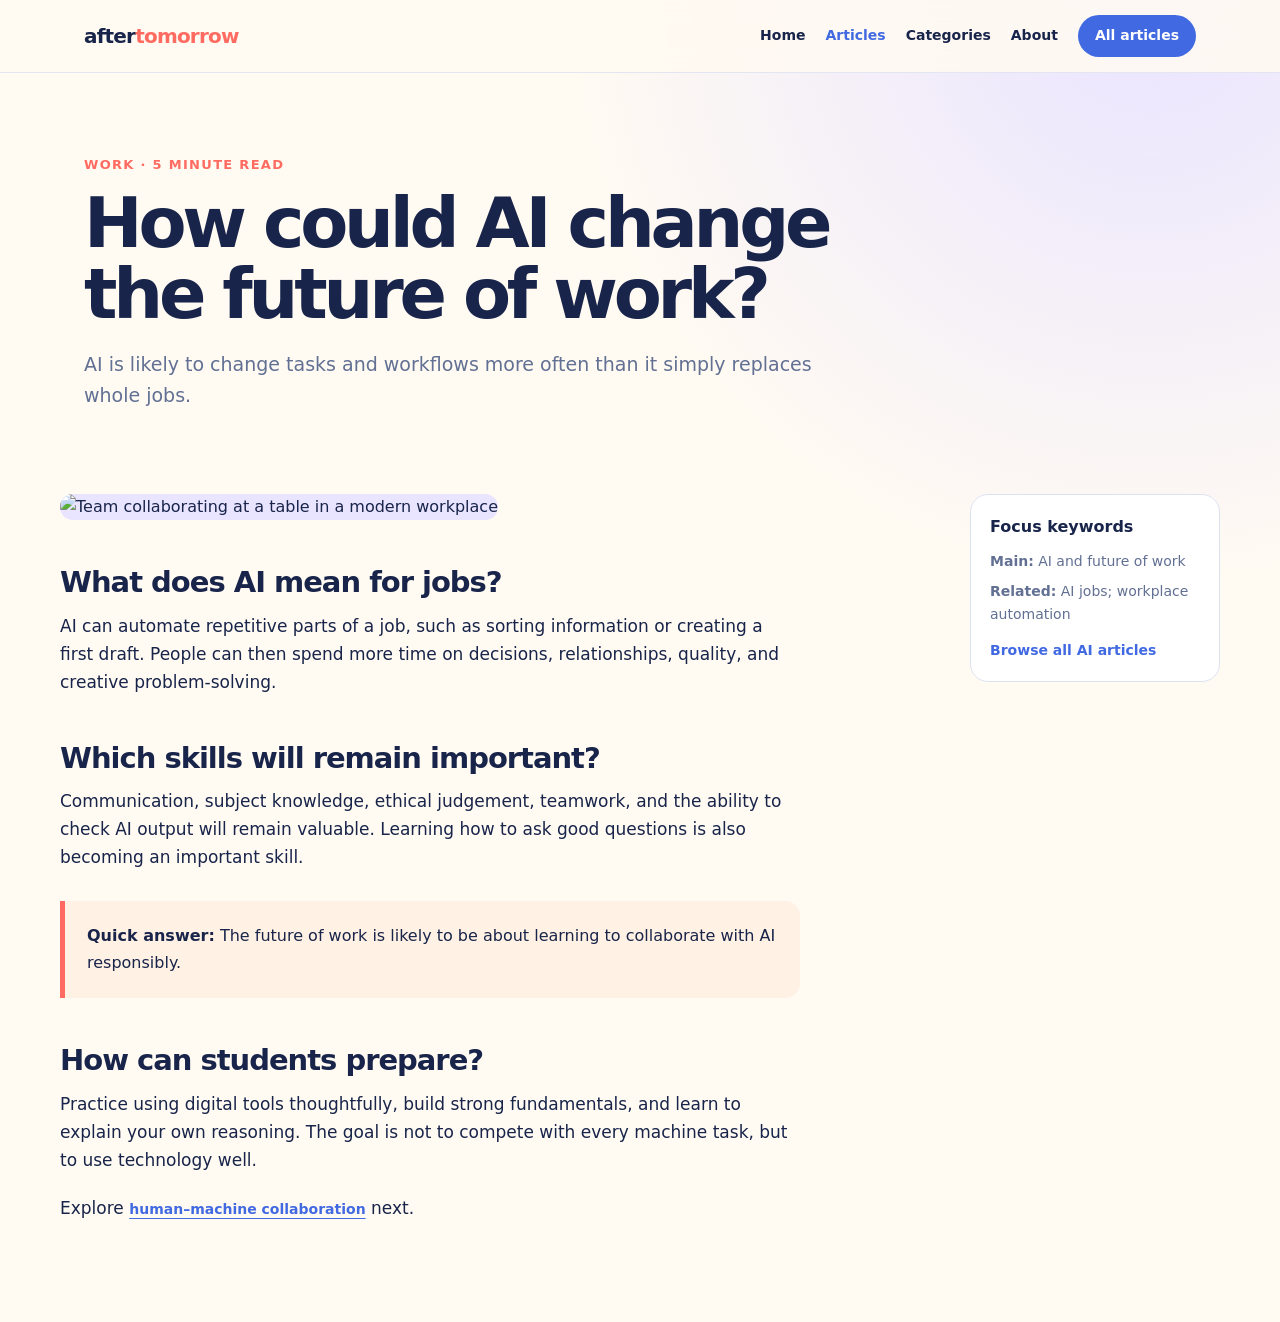
==== articles/ai-and-future-of-work/index.html @ 1eeda3c8 "Add SEO-ready multi-page AI blog" ====
<!doctype html><html lang="en"><head><meta charset="utf-8"><meta name="viewport" content="width=device-width,initial-scale=1"><title>AI and the Future of Work | After Tomorrow</title><meta name="description" content="Explore how AI may change tasks, skills, and teamwork at work, and why human judgement, creativity, and communication remain valuable."><meta name="keywords" content="AI and future of work, AI jobs, workplace automation"><link rel="canonical" href="https://ai-pulse-journal-pratham.experimentpg-123.chatgpt.site/articles/ai-and-future-of-work/"><link rel="stylesheet" href="/assets/styles.css"></head><body><header class="site-header"><div class="wrap topbar"><a class="brand" href="/">after<span>tomorrow</span></a><nav aria-label="Main navigation"><a href="/">Home</a><a href="/articles/" aria-current="page">Articles</a><a href="/categories/">Categories</a><a href="/about/">About</a><a class="pill" href="/articles/">All articles</a></nav></div></header><main><section class="article-hero"><div class="wrap"><p class="kicker">Work · 5 minute read</p><h1>How could AI change the future of work?</h1><p class="summary">AI is likely to change tasks and workflows more often than it simply replaces whole jobs.</p></div></section><div class="wrap article-layout"><article><img class="article-cover" src="https://images.unsplash.com/photo-1522071820081-009f0129c71c?auto=format&fit=crop&w=1200&q=70" width="1200" height="700" alt="Team collaborating at a table in a modern workplace"><h2>What does AI mean for jobs?</h2><p>AI can automate repetitive parts of a job, such as sorting information or creating a first draft. People can then spend more time on decisions, relationships, quality, and creative problem-solving.</p><h2>Which skills will remain important?</h2><p>Communication, subject knowledge, ethical judgement, teamwork, and the ability to check AI output will remain valuable. Learning how to ask good questions is also becoming an important skill.</p><div class="qa"><strong>Quick answer:</strong> The future of work is likely to be about learning to collaborate with AI responsibly.</div><h2>How can students prepare?</h2><p>Practice using digital tools thoughtfully, build strong fundamentals, and learn to explain your own reasoning. The goal is not to compete with every machine task, but to use technology well.</p><p>Explore <a class="text-link" href="/articles/future-of-ai-human-machine-collaboration/">human–machine collaboration</a> next.</p></article><aside class="sidebar"><h2>Focus keywords</h2><p><strong>Main:</strong> AI and future of work</p><p><strong>Related:</strong> AI jobs; workplace automation</p><a href="/articles/">Browse all AI articles</a></aside></div></main></body></html>
---- assets/styles.css ----
:root{--ink:#18244a;--muted:#617093;--paper:#fffaf2;--blue:#4169e1;--coral:#ff6b61;--sun:#ffbf4c;--lav:#e9e4ff;--line:#dce2f1;--card:#fff;--shadow:0 18px 50px rgba(47,60,114,.12)}*{box-sizing:border-box}html{scroll-behavior:smooth}body{margin:0;background:radial-gradient(circle at 90% 0,#e9e4ff 0,transparent 33%),var(--paper);color:var(--ink);font:16px/1.65 Inter,ui-sans-serif,system-ui,-apple-system,BlinkMacSystemFont,"Segoe UI",sans-serif}a{color:inherit;text-decoration:none}a:focus-visible,button:focus-visible{outline:3px solid var(--coral);outline-offset:3px}.wrap{max-width:1160px;margin:auto;padding:0 24px}.site-header{position:sticky;top:0;z-index:10;border-bottom:1px solid rgba(220,226,241,.8);background:rgba(255,250,242,.9);backdrop-filter:blur(14px)}.topbar{min-height:72px;display:flex;align-items:center;gap:28px;justify-content:space-between}.brand{font-size:20px;font-weight:900;letter-spacing:-.8px}.brand span{color:var(--coral)}nav{display:flex;gap:20px;align-items:center;font-size:14px;font-weight:750}nav a:hover,nav a[aria-current=page]{color:var(--blue)}.pill,.button{display:inline-flex;align-items:center;justify-content:center;min-height:42px;padding:9px 17px;border-radius:999px;background:var(--blue);color:white;font-weight:800;transition:.2s transform,.2s box-shadow}.pill:hover,.button:hover{transform:translateY(-2px);box-shadow:0 10px 20px rgba(65,105,225,.23)}.hero{padding:84px 0 62px;overflow:hidden}.eyebrow{margin:0 0 15px;color:var(--coral);font-size:12px;font-weight:900;letter-spacing:.13em;text-transform:uppercase}.hero-grid{display:grid;grid-template-columns:1.25fr .75fr;gap:55px;align-items:center}.hero h1{max-width:760px;margin:0;font-size:clamp(42px,7vw,86px);line-height:.96;letter-spacing:-.07em}.hero h1 em{color:var(--blue);font-style:normal}.lede{max-width:650px;font-size:19px;color:var(--muted)}.orb{width:min(330px,72vw);aspect-ratio:1;border-radius:48% 52% 55% 45%;margin:auto;background:conic-gradient(from 30deg,var(--coral),var(--sun),var(--lav),var(--blue),var(--coral));box-shadow:inset 0 0 65px #fff9,0 28px 65px #8b78d655;animation:float 5s ease-in-out infinite}.orb:after{content:"AI\A journal";white-space:pre;display:grid;place-items:center;height:100%;text-align:center;color:white;font:900 42px/.9 Georgia,serif;transform:rotate(-10deg)}@keyframes float{50%{transform:translateY(-16px) rotate(5deg)}}.section{padding:65px 0}.section-tint{background:var(--lav)}.section h2{font-size:clamp(28px,4vw,48px);line-height:1.05;letter-spacing:-.04em;margin:0 0 16px}.section-intro{margin:0 0 30px;color:var(--muted);max-width:680px}.cards{display:grid;grid-template-columns:repeat(3,1fr);gap:21px}.card{display:flex;flex-direction:column;overflow:hidden;border:1px solid var(--line);border-radius:20px;background:var(--card);box-shadow:0 8px 20px #53618c12}.card:hover{transform:translateY(-5px);box-shadow:var(--shadow)}.card img{width:100%;height:175px;object-fit:cover;background:var(--lav)}.card-body{padding:19px}.tag{color:var(--coral);font-size:12px;font-weight:900;letter-spacing:.1em;text-transform:uppercase}.card h3{font-size:21px;line-height:1.17;margin:10px 0}.card p{color:var(--muted);margin:0 0 15px}.text-link{color:var(--blue);font-size:14px;font-weight:850;text-decoration:underline;text-underline-offset:4px}.text-link:hover{color:var(--coral)}.feature{display:grid;grid-template-columns:1fr 1fr;border:1px solid var(--line);border-radius:28px;overflow:hidden;background:#fff}.feature img{width:100%;height:100%;min-height:310px;object-fit:cover}.feature-copy{padding:45px}.feature-copy h2{margin-top:0}.keyword-note{display:inline-block;margin:0 0 18px;padding:7px 10px;border-radius:8px;background:#fff1e3;color:#9c463c;font-size:12px;font-weight:750}.article-hero{padding:68px 0 35px}.article-hero .kicker{color:var(--coral);font-weight:850;font-size:13px;letter-spacing:.1em;text-transform:uppercase}.article-hero h1{max-width:880px;margin:10px 0 16px;font-size:clamp(40px,6vw,70px);line-height:1.01;letter-spacing:-.06em}.article-hero .summary{max-width:760px;color:var(--muted);font-size:19px}.article-layout{display:grid;grid-template-columns:minmax(0,1fr) 250px;gap:56px;padding:28px 0 80px}.article-cover{width:100%;height:360px;border-radius:20px;object-fit:cover;background:var(--lav)}article{max-width:740px}article h2{margin:46px 0 12px;font-size:29px;line-height:1.16;letter-spacing:-.035em}article p,article li{font-size:17px}article p{margin:0 0 20px}article ul{padding-left:22px}.qa{margin:30px 0;padding:22px;border-left:5px solid var(--coral);border-radius:0 15px 15px 0;background:#fff1e3}.sidebar{align-self:start;position:sticky;top:98px;padding:19px;border:1px solid var(--line);border-radius:18px;background:#fff}.sidebar h2{font-size:16px;margin:0 0 10px}.sidebar p{margin:7px 0;color:var(--muted);font-size:14px}.sidebar a{display:block;margin-top:13px;color:var(--blue);font-size:14px;font-weight:800}.page-hero{padding:70px 0 25px}.page-hero h1{font-size:clamp(40px,6vw,65px);line-height:1;letter-spacing:-.06em;margin:8px 0 15px}.category-grid{display:grid;grid-template-columns:repeat(2,1fr);gap:18px}.category{padding:28px;border-radius:20px;background:white;border:1px solid var(--line)}.category h2{font-size:25px;margin:0 0 8px}.category p{color:var(--muted)}footer{padding:45px 0;background:var(--ink);color:#e9edff}footer .footer-grid{display:grid;grid-template-columns:1.3fr 1fr 1fr;gap:25px}footer a{display:block;color:#cbd4ff;margin:7px 0;font-size:14px}footer a:hover{color:white}.small{font-size:13px;color:var(--muted)}@media(max-width:780px){nav{gap:12px;overflow:auto}nav a:not(.pill){display:none}.hero{padding-top:55px}.hero-grid,.feature,.article-layout{grid-template-columns:1fr;gap:28px}.orb{display:none}.cards{grid-template-columns:1fr}.category-grid,footer .footer-grid{grid-template-columns:1fr}.article-layout{padding-top:10px}.sidebar{position:static;order:-1}.article-cover{height:240px}.feature-copy{padding:28px}}
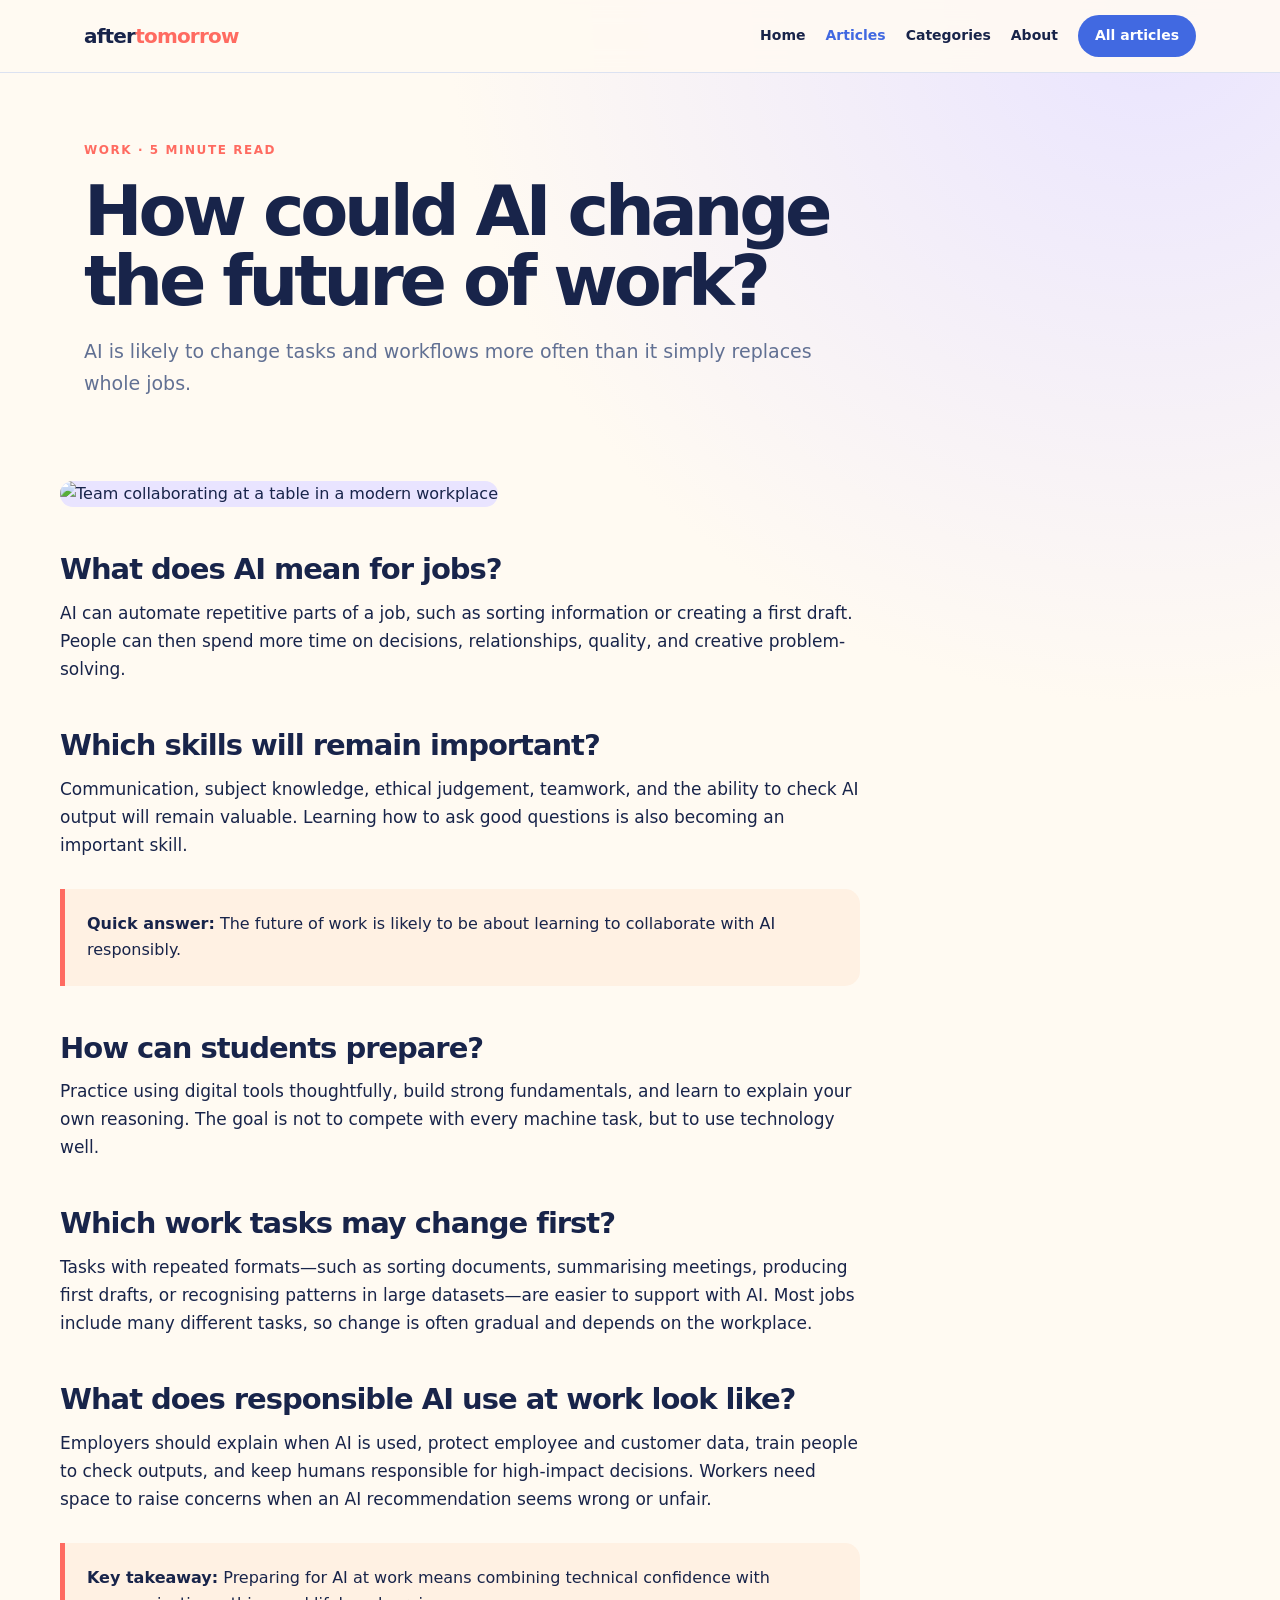
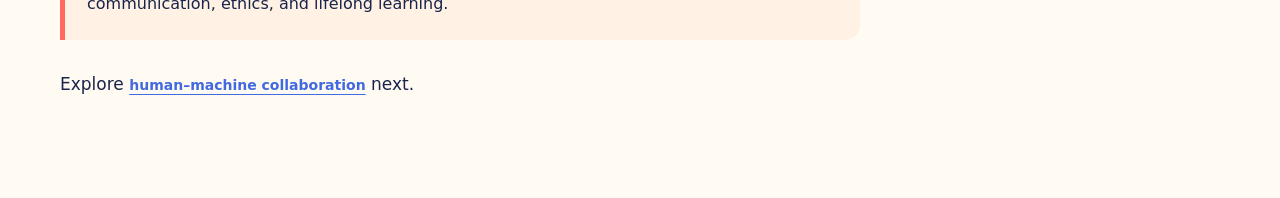
==== commit d301e5bd: "Improve article rail and expand AI guides" ====
--- a/articles/ai-and-future-of-work/index.html
+++ b/articles/ai-and-future-of-work/index.html
@@ -1 +1,63 @@
-<!doctype html><html lang="en"><head><meta charset="utf-8"><meta name="viewport" content="width=device-width,initial-scale=1"><title>AI and the Future of Work | After Tomorrow</title><meta name="description" content="Explore how AI may change tasks, skills, and teamwork at work, and why human judgement, creativity, and communication remain valuable."><meta name="keywords" content="AI and future of work, AI jobs, workplace automation"><link rel="canonical" href="https://ai-pulse-journal-pratham.experimentpg-123.chatgpt.site/articles/ai-and-future-of-work/"><link rel="stylesheet" href="/assets/styles.css"></head><body><header class="site-header"><div class="wrap topbar"><a class="brand" href="/">after<span>tomorrow</span></a><nav aria-label="Main navigation"><a href="/">Home</a><a href="/articles/" aria-current="page">Articles</a><a href="/categories/">Categories</a><a href="/about/">About</a><a class="pill" href="/articles/">All articles</a></nav></div></header><main><section class="article-hero"><div class="wrap"><p class="kicker">Work · 5 minute read</p><h1>How could AI change the future of work?</h1><p class="summary">AI is likely to change tasks and workflows more often than it simply replaces whole jobs.</p></div></section><div class="wrap article-layout"><article><img class="article-cover" src="https://images.unsplash.com/photo-1522071820081-009f0129c71c?auto=format&fit=crop&w=1200&q=70" width="1200" height="700" alt="Team collaborating at a table in a modern workplace"><h2>What does AI mean for jobs?</h2><p>AI can automate repetitive parts of a job, such as sorting information or creating a first draft. People can then spend more time on decisions, relationships, quality, and creative problem-solving.</p><h2>Which skills will remain important?</h2><p>Communication, subject knowledge, ethical judgement, teamwork, and the ability to check AI output will remain valuable. Learning how to ask good questions is also becoming an important skill.</p><div class="qa"><strong>Quick answer:</strong> The future of work is likely to be about learning to collaborate with AI responsibly.</div><h2>How can students prepare?</h2><p>Practice using digital tools thoughtfully, build strong fundamentals, and learn to explain your own reasoning. The goal is not to compete with every machine task, but to use technology well.</p><p>Explore <a class="text-link" href="/articles/future-of-ai-human-machine-collaboration/">human–machine collaboration</a> next.</p></article><aside class="sidebar"><h2>Focus keywords</h2><p><strong>Main:</strong> AI and future of work</p><p><strong>Related:</strong> AI jobs; workplace automation</p><a href="/articles/">Browse all AI articles</a></aside></div></main></body></html>
+<!doctype html>
+<html lang="en">
+<head>
+<meta charset="utf-8">
+<meta name="viewport" content="width=device-width,initial-scale=1">
+<title>AI and the Future of Work | After Tomorrow</title>
+<meta name="description" content="Explore how AI may change tasks, skills, and teamwork at work, and why human judgement, creativity, and communication remain valuable.">
+<meta name="keywords" content="AI and future of work, AI jobs, workplace automation">
+<link rel="canonical" href="https://ai-pulse-journal-pratham.experimentpg-123.chatgpt.site/articles/ai-and-future-of-work/">
+<link rel="stylesheet" href="/assets/styles.css">
+</head>
+<body>
+<header class="site-header">
+<div class="wrap topbar">
+<a class="brand" href="/">after<span>tomorrow</span>
+</a>
+<nav aria-label="Main navigation">
+<a href="/">Home</a>
+<a href="/articles/" aria-current="page">Articles</a>
+<a href="/categories/">Categories</a>
+<a href="/about/">About</a>
+<a class="pill" href="/articles/">All articles</a>
+</nav>
+</div>
+</header>
+<main>
+<section class="article-hero">
+<div class="wrap">
+<p class="kicker">Work · 5 minute read</p>
+<h1>How could AI change the future of work?</h1>
+<p class="summary">AI is likely to change tasks and workflows more often than it simply replaces whole jobs.</p>
+</div>
+</section>
+<div class="wrap article-layout">
+<article>
+<img class="article-cover" src="https://images.unsplash.com/photo-1522071820081-009f0129c71c?auto=format&fit=crop&w=1200&q=70" width="1200" height="700" alt="Team collaborating at a table in a modern workplace">
+<h2>What does AI mean for jobs?</h2>
+<p>AI can automate repetitive parts of a job, such as sorting information or creating a first draft. People can then spend more time on decisions, relationships, quality, and creative problem-solving.</p>
+<h2>Which skills will remain important?</h2>
+<p>Communication, subject knowledge, ethical judgement, teamwork, and the ability to check AI output will remain valuable. Learning how to ask good questions is also becoming an important skill.</p>
+<div class="qa">
+<strong>Quick answer:</strong> The future of work is likely to be about learning to collaborate with AI responsibly.</div>
+<h2>How can students prepare?</h2>
+<p>Practice using digital tools thoughtfully, build strong fundamentals, and learn to explain your own reasoning. The goal is not to compete with every machine task, but to use technology well.</p>
+<h2>Which work tasks may change first?</h2>
+<p>Tasks with repeated formats—such as sorting documents, summarising meetings, producing first drafts, or recognising patterns in large datasets—are easier to support with AI. Most jobs include many different tasks, so change is often gradual and depends on the workplace.</p>
+<h2>What does responsible AI use at work look like?</h2>
+<p>Employers should explain when AI is used, protect employee and customer data, train people to check outputs, and keep humans responsible for high-impact decisions. Workers need space to raise concerns when an AI recommendation seems wrong or unfair.</p>
+<div class="qa"><strong>Key takeaway:</strong> Preparing for AI at work means combining technical confidence with communication, ethics, and lifelong learning.</div>
+<p>Explore <a class="text-link" href="/articles/future-of-ai-human-machine-collaboration/">human–machine collaboration</a> next.</p>
+</article>
+<aside class="sidebar">
+<h2>Focus keywords</h2>
+<p>
+<strong>Main:</strong> AI and future of work</p>
+<p>
+<strong>Related:</strong> AI jobs; workplace automation</p>
+<a href="/articles/">Browse all AI articles</a>
+</aside>
+</div>
+</main>
+</body>
+</html>
--- a/assets/styles.css
+++ b/assets/styles.css
@@ -1 +1 @@
-:root{--ink:#18244a;--muted:#617093;--paper:#fffaf2;--blue:#4169e1;--coral:#ff6b61;--sun:#ffbf4c;--lav:#e9e4ff;--line:#dce2f1;--card:#fff;--shadow:0 18px 50px rgba(47,60,114,.12)}*{box-sizing:border-box}html{scroll-behavior:smooth}body{margin:0;background:radial-gradient(circle at 90% 0,#e9e4ff 0,transparent 33%),var(--paper);color:var(--ink);font:16px/1.65 Inter,ui-sans-serif,system-ui,-apple-system,BlinkMacSystemFont,"Segoe UI",sans-serif}a{color:inherit;text-decoration:none}a:focus-visible,button:focus-visible{outline:3px solid var(--coral);outline-offset:3px}.wrap{max-width:1160px;margin:auto;padding:0 24px}.site-header{position:sticky;top:0;z-index:10;border-bottom:1px solid rgba(220,226,241,.8);background:rgba(255,250,242,.9);backdrop-filter:blur(14px)}.topbar{min-height:72px;display:flex;align-items:center;gap:28px;justify-content:space-between}.brand{font-size:20px;font-weight:900;letter-spacing:-.8px}.brand span{color:var(--coral)}nav{display:flex;gap:20px;align-items:center;font-size:14px;font-weight:750}nav a:hover,nav a[aria-current=page]{color:var(--blue)}.pill,.button{display:inline-flex;align-items:center;justify-content:center;min-height:42px;padding:9px 17px;border-radius:999px;background:var(--blue);color:white;font-weight:800;transition:.2s transform,.2s box-shadow}.pill:hover,.button:hover{transform:translateY(-2px);box-shadow:0 10px 20px rgba(65,105,225,.23)}.hero{padding:84px 0 62px;overflow:hidden}.eyebrow{margin:0 0 15px;color:var(--coral);font-size:12px;font-weight:900;letter-spacing:.13em;text-transform:uppercase}.hero-grid{display:grid;grid-template-columns:1.25fr .75fr;gap:55px;align-items:center}.hero h1{max-width:760px;margin:0;font-size:clamp(42px,7vw,86px);line-height:.96;letter-spacing:-.07em}.hero h1 em{color:var(--blue);font-style:normal}.lede{max-width:650px;font-size:19px;color:var(--muted)}.orb{width:min(330px,72vw);aspect-ratio:1;border-radius:48% 52% 55% 45%;margin:auto;background:conic-gradient(from 30deg,var(--coral),var(--sun),var(--lav),var(--blue),var(--coral));box-shadow:inset 0 0 65px #fff9,0 28px 65px #8b78d655;animation:float 5s ease-in-out infinite}.orb:after{content:"AI\A journal";white-space:pre;display:grid;place-items:center;height:100%;text-align:center;color:white;font:900 42px/.9 Georgia,serif;transform:rotate(-10deg)}@keyframes float{50%{transform:translateY(-16px) rotate(5deg)}}.section{padding:65px 0}.section-tint{background:var(--lav)}.section h2{font-size:clamp(28px,4vw,48px);line-height:1.05;letter-spacing:-.04em;margin:0 0 16px}.section-intro{margin:0 0 30px;color:var(--muted);max-width:680px}.cards{display:grid;grid-template-columns:repeat(3,1fr);gap:21px}.card{display:flex;flex-direction:column;overflow:hidden;border:1px solid var(--line);border-radius:20px;background:var(--card);box-shadow:0 8px 20px #53618c12}.card:hover{transform:translateY(-5px);box-shadow:var(--shadow)}.card img{width:100%;height:175px;object-fit:cover;background:var(--lav)}.card-body{padding:19px}.tag{color:var(--coral);font-size:12px;font-weight:900;letter-spacing:.1em;text-transform:uppercase}.card h3{font-size:21px;line-height:1.17;margin:10px 0}.card p{color:var(--muted);margin:0 0 15px}.text-link{color:var(--blue);font-size:14px;font-weight:850;text-decoration:underline;text-underline-offset:4px}.text-link:hover{color:var(--coral)}.feature{display:grid;grid-template-columns:1fr 1fr;border:1px solid var(--line);border-radius:28px;overflow:hidden;background:#fff}.feature img{width:100%;height:100%;min-height:310px;object-fit:cover}.feature-copy{padding:45px}.feature-copy h2{margin-top:0}.keyword-note{display:inline-block;margin:0 0 18px;padding:7px 10px;border-radius:8px;background:#fff1e3;color:#9c463c;font-size:12px;font-weight:750}.article-hero{padding:68px 0 35px}.article-hero .kicker{color:var(--coral);font-weight:850;font-size:13px;letter-spacing:.1em;text-transform:uppercase}.article-hero h1{max-width:880px;margin:10px 0 16px;font-size:clamp(40px,6vw,70px);line-height:1.01;letter-spacing:-.06em}.article-hero .summary{max-width:760px;color:var(--muted);font-size:19px}.article-layout{display:grid;grid-template-columns:minmax(0,1fr) 250px;gap:56px;padding:28px 0 80px}.article-cover{width:100%;height:360px;border-radius:20px;object-fit:cover;background:var(--lav)}article{max-width:740px}article h2{margin:46px 0 12px;font-size:29px;line-height:1.16;letter-spacing:-.035em}article p,article li{font-size:17px}article p{margin:0 0 20px}article ul{padding-left:22px}.qa{margin:30px 0;padding:22px;border-left:5px solid var(--coral);border-radius:0 15px 15px 0;background:#fff1e3}.sidebar{align-self:start;position:sticky;top:98px;padding:19px;border:1px solid var(--line);border-radius:18px;background:#fff}.sidebar h2{font-size:16px;margin:0 0 10px}.sidebar p{margin:7px 0;color:var(--muted);font-size:14px}.sidebar a{display:block;margin-top:13px;color:var(--blue);font-size:14px;font-weight:800}.page-hero{padding:70px 0 25px}.page-hero h1{font-size:clamp(40px,6vw,65px);line-height:1;letter-spacing:-.06em;margin:8px 0 15px}.category-grid{display:grid;grid-template-columns:repeat(2,1fr);gap:18px}.category{padding:28px;border-radius:20px;background:white;border:1px solid var(--line)}.category h2{font-size:25px;margin:0 0 8px}.category p{color:var(--muted)}footer{padding:45px 0;background:var(--ink);color:#e9edff}footer .footer-grid{display:grid;grid-template-columns:1.3fr 1fr 1fr;gap:25px}footer a{display:block;color:#cbd4ff;margin:7px 0;font-size:14px}footer a:hover{color:white}.small{font-size:13px;color:var(--muted)}@media(max-width:780px){nav{gap:12px;overflow:auto}nav a:not(.pill){display:none}.hero{padding-top:55px}.hero-grid,.feature,.article-layout{grid-template-columns:1fr;gap:28px}.orb{display:none}.cards{grid-template-columns:1fr}.category-grid,footer .footer-grid{grid-template-columns:1fr}.article-layout{padding-top:10px}.sidebar{position:static;order:-1}.article-cover{height:240px}.feature-copy{padding:28px}}
+:root{--ink:#18244a;--muted:#617093;--paper:#fffaf2;--blue:#4169e1;--coral:#ff6b61;--sun:#ffbf4c;--lav:#e9e4ff;--line:#dce2f1;--card:#fff;--shadow:0 18px 50px rgba(47,60,114,.12)}*{box-sizing:border-box}html{scroll-behavior:smooth}body{margin:0;background:radial-gradient(circle at 90% 0,#e9e4ff 0,transparent 33%),var(--paper);color:var(--ink);font:16px/1.65 Inter,ui-sans-serif,system-ui,-apple-system,"Segoe UI",sans-serif}a{color:inherit;text-decoration:none}a:focus-visible{outline:3px solid var(--coral);outline-offset:3px}.wrap{max-width:1160px;margin:auto;padding:0 24px}.site-header{position:sticky;top:0;z-index:10;border-bottom:1px solid var(--line);background:#fffaf2e8;backdrop-filter:blur(14px)}.topbar{min-height:72px;display:flex;align-items:center;gap:28px;justify-content:space-between}.brand{font-size:20px;font-weight:900;letter-spacing:-.8px}.brand span,.eyebrow,.tag,.kicker{color:var(--coral)}nav{display:flex;gap:20px;align-items:center;font-size:14px;font-weight:750}nav a:hover,nav a[aria-current=page]{color:var(--blue)}.pill,.button{display:inline-flex;align-items:center;justify-content:center;min-height:42px;padding:9px 17px;border-radius:999px;background:var(--blue);color:#fff;font-weight:800;transition:.2s}.pill:hover,.button:hover{transform:translateY(-2px);box-shadow:0 10px 20px #4169e13b}.hero{padding:84px 0 62px;overflow:hidden}.hero-grid{display:grid;grid-template-columns:1.25fr .75fr;gap:55px;align-items:center}.eyebrow,.kicker,.tag{margin:0 0 15px;font-size:12px;font-weight:900;letter-spacing:.13em;text-transform:uppercase}.hero h1{max-width:760px;margin:0;font-size:clamp(42px,7vw,86px);line-height:.96;letter-spacing:-.07em}.hero h1 em{color:var(--blue);font-style:normal}.lede,.summary{max-width:760px;font-size:19px;color:var(--muted)}.orb{width:min(330px,72vw);aspect-ratio:1;border-radius:48% 52% 55% 45%;margin:auto;background:conic-gradient(from 30deg,var(--coral),var(--sun),var(--lav),var(--blue),var(--coral));box-shadow:inset 0 0 65px #fff9,0 28px 65px #8b78d655;animation:float 5s ease-in-out infinite}.orb:after{content:"AI\A journal";white-space:pre;display:grid;place-items:center;height:100%;text-align:center;color:#fff;font:900 42px/.9 Georgia,serif;transform:rotate(-10deg)}@keyframes float{50%{transform:translateY(-16px) rotate(5deg)}}.section{padding:65px 0}.section-tint{background:var(--lav)}.section h2{font-size:clamp(28px,4vw,48px);line-height:1.05;letter-spacing:-.04em;margin:0 0 16px}.section-intro{margin:0 0 30px;color:var(--muted);max-width:680px}.cards{display:grid;grid-template-columns:repeat(3,1fr);gap:21px}.article-rail{display:flex;gap:21px;overflow-x:auto;scroll-snap-type:x mandatory;padding:4px 4px 18px;margin:0 -4px}.article-rail .card{flex:0 0 min(310px,82vw);scroll-snap-align:start}.article-rail::-webkit-scrollbar{height:9px}.article-rail::-webkit-scrollbar-thumb{background:var(--blue);border-radius:999px}.rail-more{margin-top:6px}.card{display:flex;flex-direction:column;overflow:hidden;border:1px solid var(--line);border-radius:20px;background:var(--card);box-shadow:0 8px 20px #53618c12;transition:.2s}.card:hover{transform:translateY(-5px);box-shadow:var(--shadow)}.card img{width:100%;height:175px;object-fit:cover;background:var(--lav)}.card-body{padding:19px}.card h3{font-size:21px;line-height:1.17;margin:10px 0}.card p{color:var(--muted);margin:0 0 15px}.text-link{color:var(--blue);font-size:14px;font-weight:850;text-decoration:underline;text-underline-offset:4px}.text-link:hover{color:var(--coral)}.feature{display:grid;grid-template-columns:1fr 1fr;border:1px solid var(--line);border-radius:28px;overflow:hidden;background:#fff}.feature img{width:100%;height:100%;min-height:310px;object-fit:cover}.feature-copy{padding:45px}.article-hero{padding:68px 0 35px}.article-hero h1{max-width:880px;margin:10px 0 16px;font-size:clamp(40px,6vw,70px);line-height:1.01;letter-spacing:-.06em}.article-layout{display:grid;grid-template-columns:minmax(0,1fr);padding:28px 0 80px}.article-cover{width:100%;height:360px;border-radius:20px;object-fit:cover;background:var(--lav)}article{max-width:800px}article h2{margin:46px 0 12px;font-size:29px;line-height:1.16;letter-spacing:-.035em}article p,article li{font-size:17px}article p{margin:0 0 20px}article ul{padding-left:22px}.qa{margin:30px 0;padding:22px;border-left:5px solid var(--coral);border-radius:0 15px 15px 0;background:#fff1e3}.sidebar{display:none}.page-hero{padding:70px 0 25px}.page-hero h1{font-size:clamp(40px,6vw,65px);line-height:1;letter-spacing:-.06em;margin:8px 0 15px}.category-grid{display:grid;grid-template-columns:repeat(2,1fr);gap:18px}.category{padding:28px;border-radius:20px;background:#fff;border:1px solid var(--line)}.category h2{font-size:25px;margin:0 0 8px}.category p{color:var(--muted)}footer{padding:45px 0;background:var(--ink);color:#e9edff}footer .footer-grid{display:grid;grid-template-columns:1.3fr 1fr 1fr;gap:25px}footer a{display:block;color:#cbd4ff;margin:7px 0;font-size:14px}footer a:hover{color:#fff}@media(max-width:780px){nav{gap:12px;overflow:auto}nav a:not(.pill){display:none}.hero{padding-top:55px}.hero-grid,.feature,.article-layout{grid-template-columns:1fr;gap:28px}.orb{display:none}.cards{grid-template-columns:1fr}.article-rail{display:flex}.category-grid,footer .footer-grid{grid-template-columns:1fr}.article-cover{height:240px}.feature-copy{padding:28px}}
